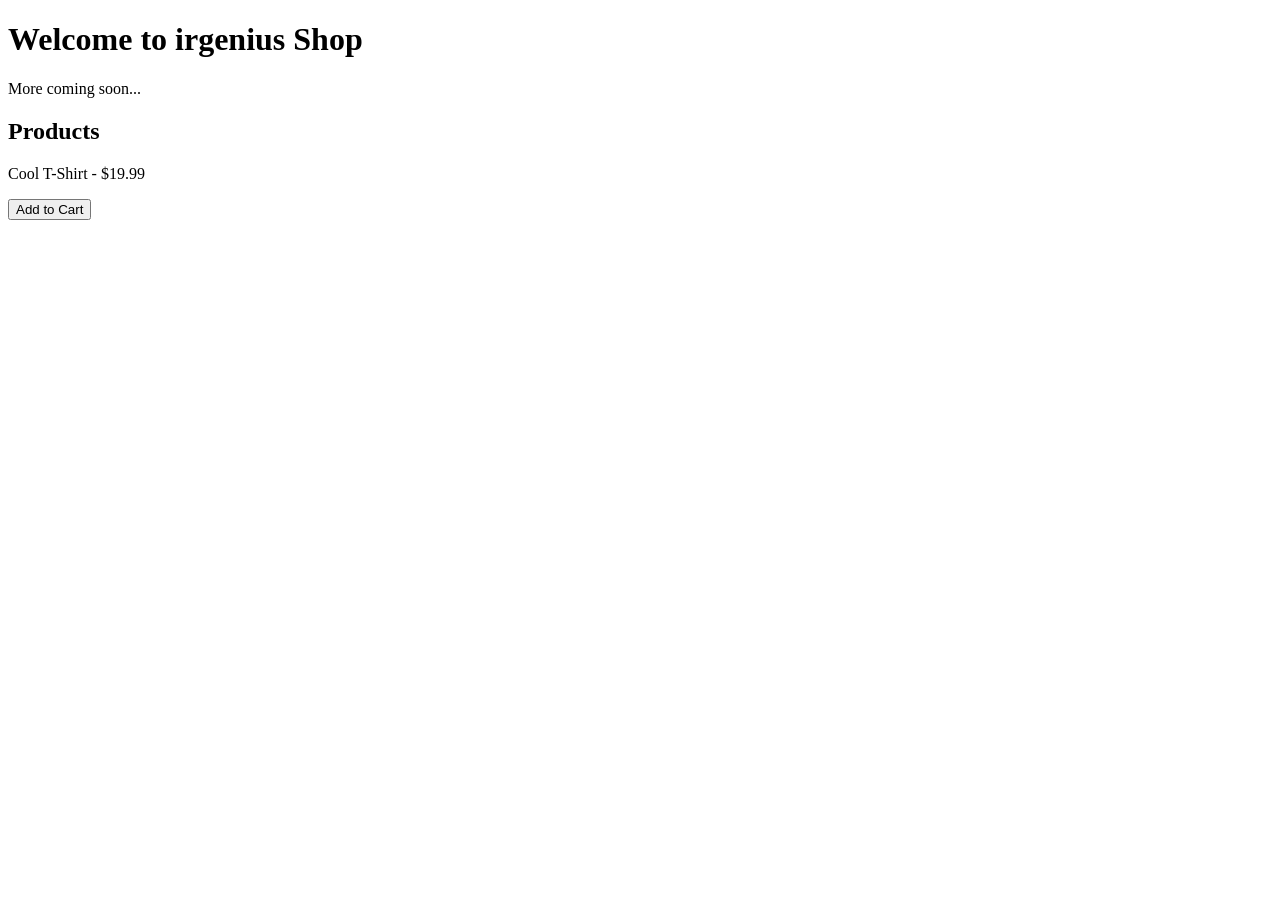
==== public/index.html @ 8050c09d "Add Snipcart shop to irgenius-site" ====
<!DOCTYPE html>
<html>
  <head>
	<meta name="generator" content="Hugo 0.145.0"><script src="/livereload.js?mindelay=10&amp;v=2&amp;port=1313&amp;path=livereload" data-no-instant defer></script><title>irgenius Shop</title></head>
  <body>
    <h1>Welcome to irgenius Shop</h1>
    <p>More coming soon...</p>
    <div>
      <h2>Products</h2>
      <div>
        <p>Cool T-Shirt - $19.99</p>
        <button class="snipcart-add-item"
          data-item-id="1"
          data-item-price="19.99"
          data-item-url="/"
          data-item-name="Cool T-Shirt">Add to Cart</button>
      </div>
    </div>
    <script async src="https://cdn.snipcart.com/themes/v3.6.0/default/snipcart.js"></script>
    <div hidden id="snipcart" data-api-key="MWEwY2NmMDAtOTM4Zi00ZTM1LThmMDYtNjliZGQzM2MyMzgxNjM4NzkzMDM5ODk5OTcyOTcw"></div>
  </body>
</html>
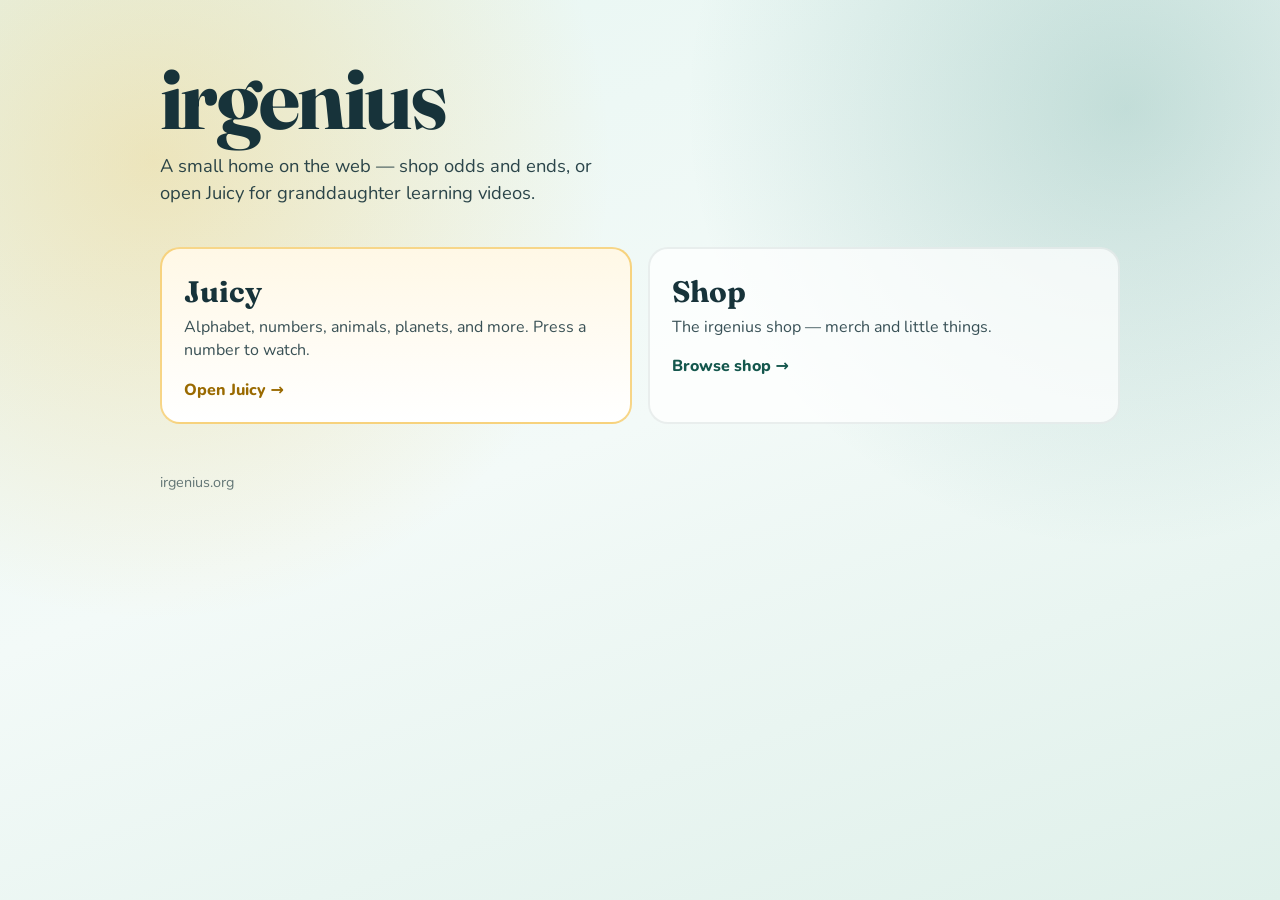
==== commit 8c6b880d: "Add Juicy learning videos area and redesign site home. Granddaughter can pick videos by number; play" ====
--- a/public/index.html
+++ b/public/index.html
@@ -1,22 +1,146 @@
 <!DOCTYPE html>
-<html>
+<html lang="en">
   <head>
-	<meta name="generator" content="Hugo 0.145.0"><script src="/livereload.js?mindelay=10&amp;v=2&amp;port=1313&amp;path=livereload" data-no-instant defer></script><title>irgenius Shop</title></head>
+    <meta charset="utf-8" />
+    <meta name="viewport" content="width=device-width, initial-scale=1" />
+    <title>irgenius</title>
+    <link rel="preconnect" href="https://fonts.googleapis.com" />
+    <link rel="preconnect" href="https://fonts.gstatic.com" crossorigin />
+    <link
+      href="https://fonts.googleapis.com/css2?family=Fraunces:opsz,wght@9..144,600;9..144,700&family=Nunito:wght@500;700;800&display=swap"
+      rel="stylesheet"
+    />
+    <style>
+      :root {
+        --ink: #17333a;
+        --foam: #f3faf8;
+        --sea: #1f7a6c;
+        --sea-deep: #14574d;
+        --sun: #f0b429;
+        --berry: #d4564e;
+        --mist: rgba(23, 51, 58, 0.08);
+      }
+
+      * {
+        box-sizing: border-box;
+      }
+
+      body {
+        margin: 0;
+        min-height: 100vh;
+        font-family: "Nunito", system-ui, sans-serif;
+        color: var(--ink);
+        background:
+          radial-gradient(circle at 12% 18%, rgba(240, 180, 41, 0.28), transparent 34%),
+          radial-gradient(circle at 88% 12%, rgba(31, 122, 108, 0.22), transparent 32%),
+          linear-gradient(160deg, #e7f6f2 0%, var(--foam) 48%, #dff0ea 100%);
+      }
+
+      .wrap {
+        width: min(960px, calc(100% - 2rem));
+        margin: 0 auto;
+        padding: 3.5rem 0 4rem;
+      }
+
+      .brand {
+        font-family: "Fraunces", Georgia, serif;
+        font-size: clamp(3rem, 8vw, 5.5rem);
+        font-weight: 700;
+        letter-spacing: -0.03em;
+        line-height: 0.95;
+        margin: 0 0 0.75rem;
+      }
+
+      .lede {
+        max-width: 28rem;
+        font-size: 1.15rem;
+        line-height: 1.5;
+        margin: 0 0 2.5rem;
+        opacity: 0.9;
+      }
+
+      .doors {
+        display: grid;
+        grid-template-columns: repeat(auto-fit, minmax(240px, 1fr));
+        gap: 1rem;
+      }
+
+      a.door {
+        display: block;
+        text-decoration: none;
+        color: inherit;
+        padding: 1.5rem 1.4rem 1.35rem;
+        border: 2px solid var(--mist);
+        border-radius: 1.25rem;
+        background: rgba(255, 255, 255, 0.72);
+        transition: transform 160ms ease, border-color 160ms ease, background 160ms ease;
+      }
+
+      a.door:hover,
+      a.door:focus-visible {
+        transform: translateY(-3px);
+        border-color: var(--sea);
+        background: #fff;
+        outline: none;
+      }
+
+      a.door.juicy {
+        border-color: rgba(240, 180, 41, 0.55);
+        background: linear-gradient(180deg, #fff8e6, #fff);
+      }
+
+      .door h2 {
+        font-family: "Fraunces", Georgia, serif;
+        font-size: 1.85rem;
+        margin: 0 0 0.4rem;
+      }
+
+      .door p {
+        margin: 0;
+        line-height: 1.45;
+        opacity: 0.85;
+      }
+
+      .door .go {
+        display: inline-block;
+        margin-top: 1rem;
+        font-weight: 800;
+        color: var(--sea-deep);
+      }
+
+      a.door.juicy .go {
+        color: #9a6a00;
+      }
+
+      footer {
+        margin-top: 3rem;
+        font-size: 0.9rem;
+        opacity: 0.65;
+      }
+    </style>
+  </head>
   <body>
-    <h1>Welcome to irgenius Shop</h1>
-    <p>More coming soon...</p>
-    <div>
-      <h2>Products</h2>
-      <div>
-        <p>Cool T-Shirt - $19.99</p>
-        <button class="snipcart-add-item"
-          data-item-id="1"
-          data-item-price="19.99"
-          data-item-url="/"
-          data-item-name="Cool T-Shirt">Add to Cart</button>
+    <main class="wrap">
+      <h1 class="brand">irgenius</h1>
+      <p class="lede">
+        A small home on the web — shop odds and ends, or open Juicy for
+        granddaughter learning videos.
+      </p>
+
+      <div class="doors">
+        <a class="door juicy" href="/Juicy/">
+          <h2>Juicy</h2>
+          <p>Alphabet, numbers, animals, planets, and more. Press a number to watch.</p>
+          <span class="go">Open Juicy →</span>
+        </a>
+        <a class="door" href="/shop/">
+          <h2>Shop</h2>
+          <p>The irgenius shop — merch and little things.</p>
+          <span class="go">Browse shop →</span>
+        </a>
       </div>
-    </div>
-    <script async src="https://cdn.snipcart.com/themes/v3.6.0/default/snipcart.js"></script>
-    <div hidden id="snipcart" data-api-key="MWEwY2NmMDAtOTM4Zi00ZTM1LThmMDYtNjliZGQzM2MyMzgxNjM4NzkzMDM5ODk5OTcyOTcw"></div>
+
+      <footer>irgenius.org</footer>
+    </main>
   </body>
 </html>
